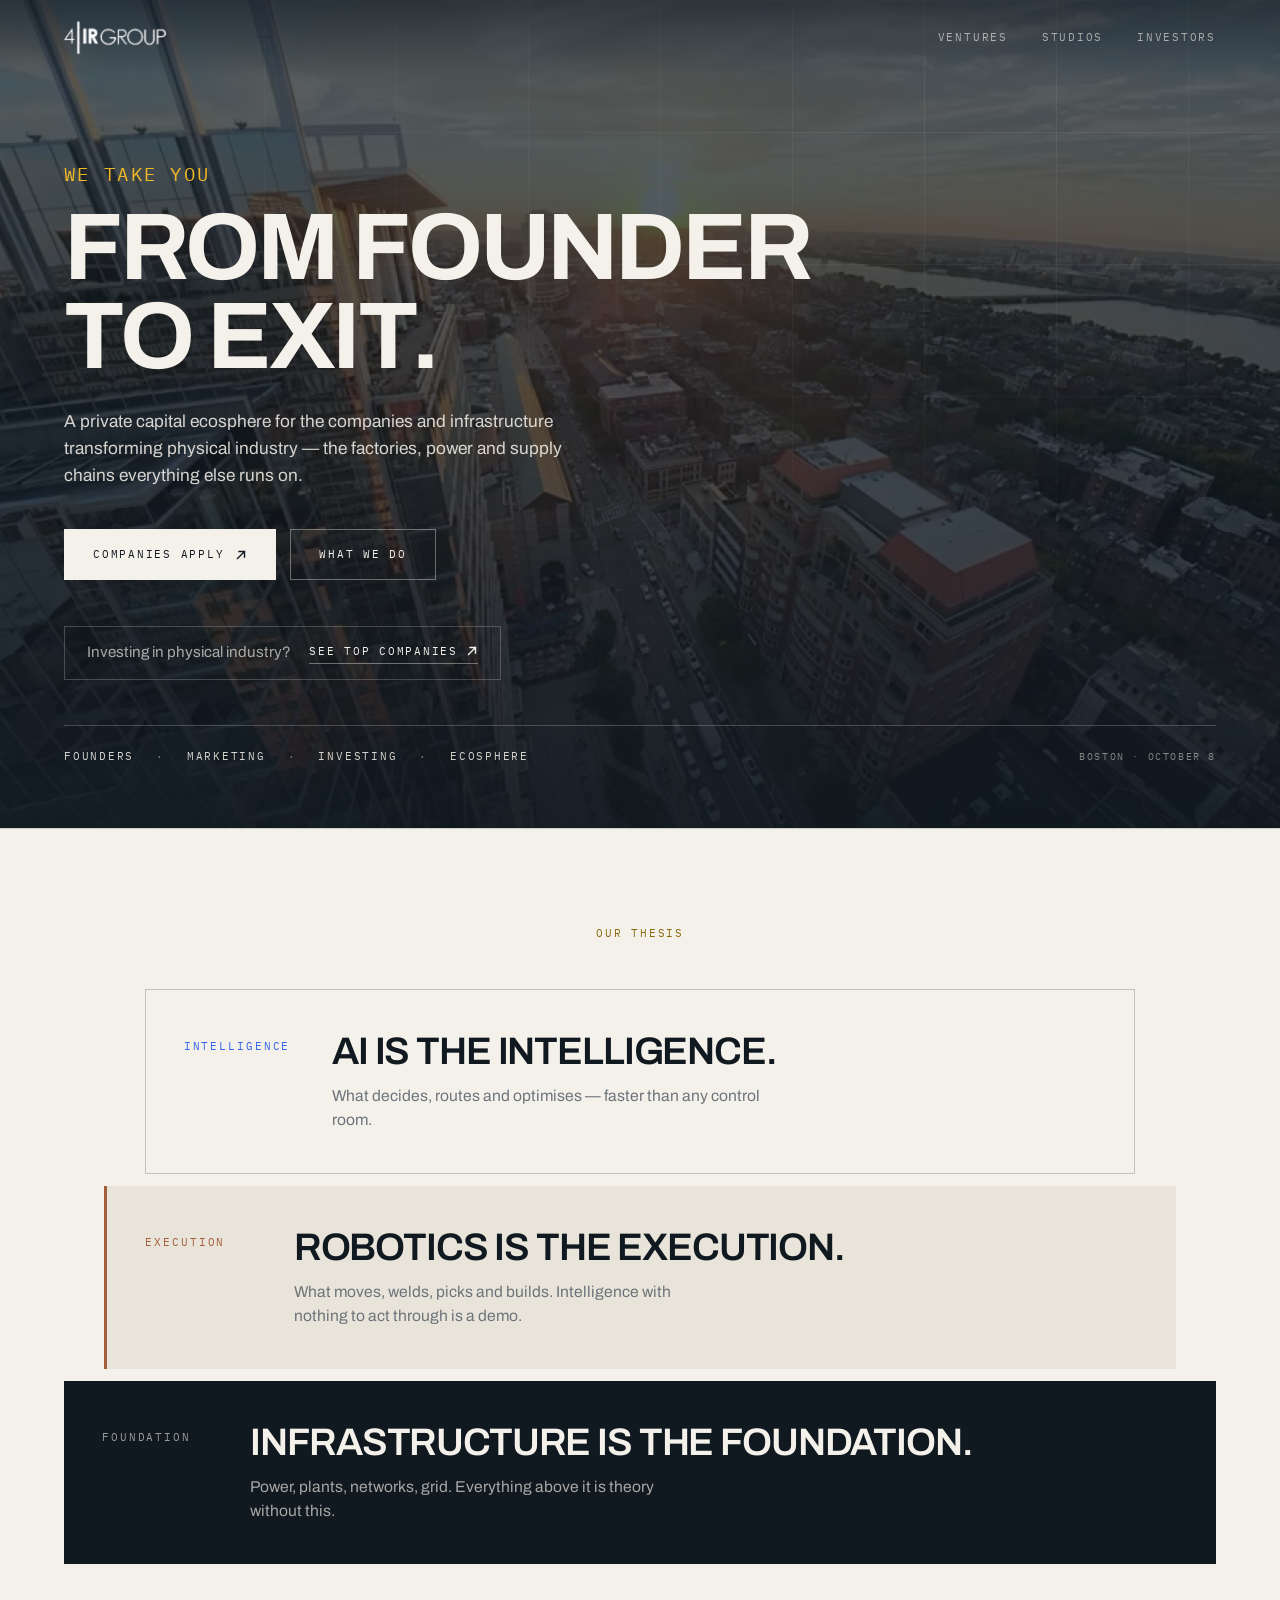
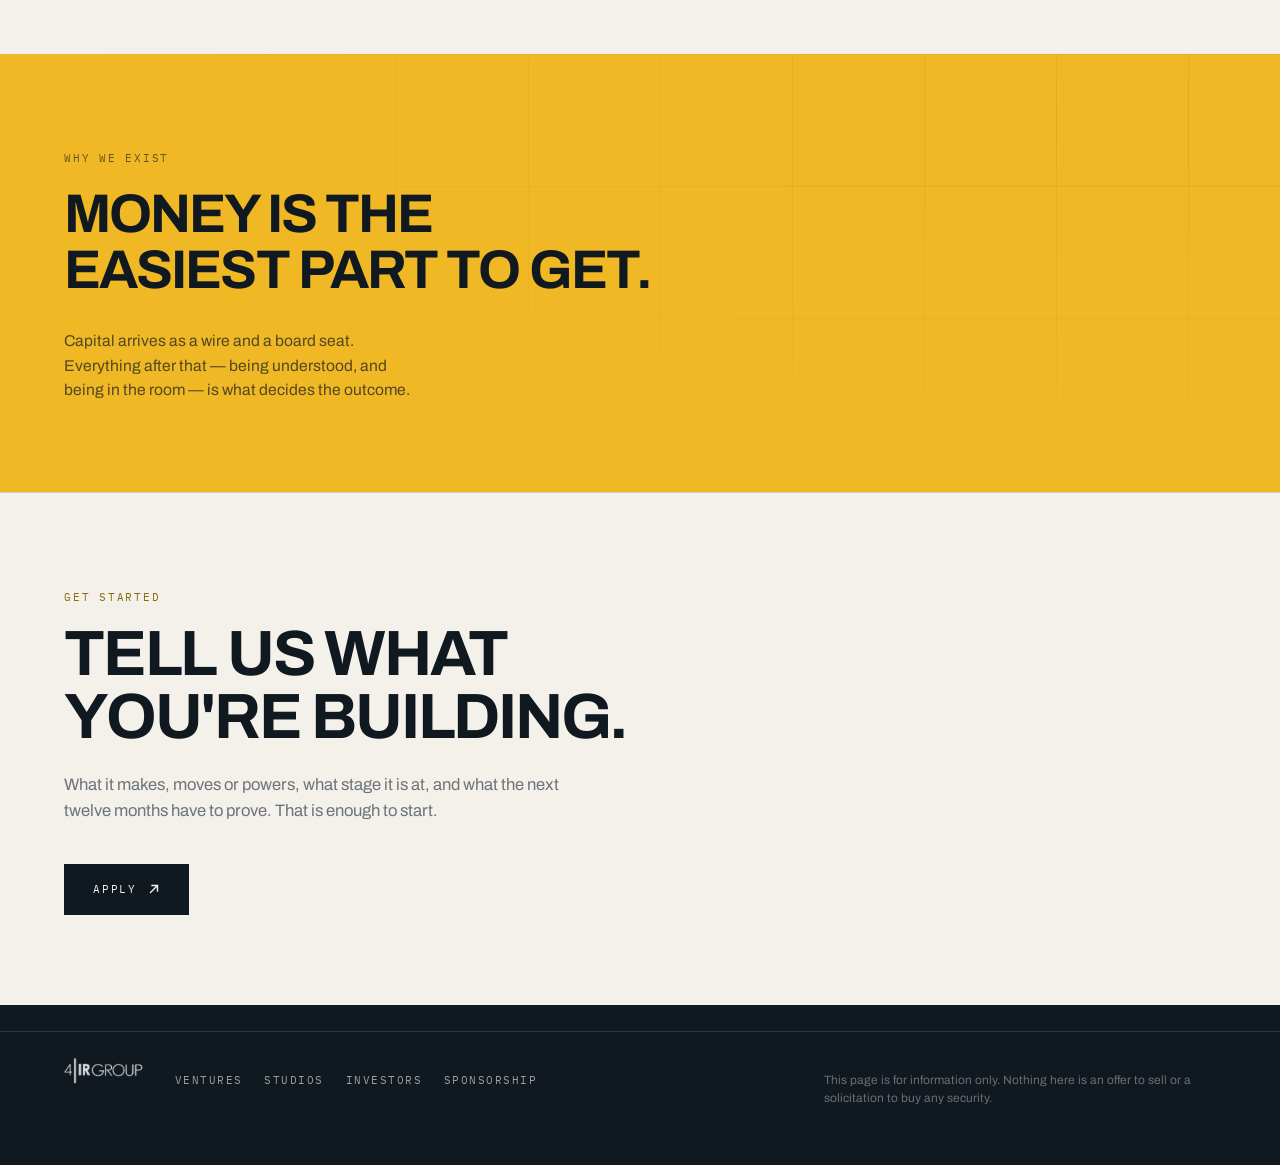
==== index.html @ 050e8a17 "Ventures head runs the Boston room; hero eyebrow up 75% The clip is real footage from The Engine — 4" ====
<!DOCTYPE html>
<html lang="en">
<head>
<meta charset="utf-8">
<meta name="viewport" content="width=device-width, initial-scale=1">
<title>4IR Group — From Founder to Exit</title>
<meta name="description" content="A private capital ecosphere for the companies and infrastructure transforming physical industry — the factories, power and supply chains everything else runs on.">
<link rel="preconnect" href="https://fonts.googleapis.com">
<link rel="preconnect" href="https://fonts.gstatic.com" crossorigin>
<link href="https://fonts.googleapis.com/css2?family=Archivo:wght@300;400;500;600;700&family=IBM+Plex+Mono:wght@400;500&display=swap" rel="stylesheet">
<link rel="stylesheet" href="/assets/site.css">
<style>

  /* ---------- hero ---------- */
  /* Video bed -> 45% wash -> brand grid -> content. Four layers, each with
     its own job: the wash carries legibility, the grid keeps the drone shot
     reading as ours rather than as stock footage. */
  .hero{
    position:relative;overflow:hidden;isolation:isolate;
    background:var(--midnight);color:var(--parchment);
    min-height:min(92vh,880px);
    display:flex;align-items:flex-end;
    padding:clamp(64px,13vh,132px) 0 clamp(44px,7vh,88px);
  }
  .hero-media{position:absolute;inset:0;z-index:-3;overflow:hidden}
  .hero-media video,.hero-media img{
    width:100%;height:100%;object-fit:cover;display:block;
    /* A touch of scale so the edges never show during the loop restart. */
    transform:scale(1.04);
  }
  /* The wash. --wash is the single number to turn when the footage needs to
     sit further back: everything else is derived from it, so the gradient
     keeps its shape and only the depth changes. The bottom stays heavier
     than the top because that is where the type sits. */
  .hero{--wash:.68}
  .hero::before{
    content:"";position:absolute;inset:0;z-index:-2;pointer-events:none;
    background:linear-gradient(
      to top,
      rgba(16,24,32,calc(var(--wash) + .24)) 0%,
      rgba(16,24,32,calc(var(--wash) + .06)) 40%,
      rgba(16,24,32,var(--wash)) 100%);
  }
  .hero::after{
    content:"";position:absolute;inset:0;z-index:-1;pointer-events:none;
    background-image:linear-gradient(rgba(244,241,234,.07) 1px,transparent 1px),
                     linear-gradient(90deg,rgba(244,241,234,.07) 1px,transparent 1px);
    background-size:132px 132px;
    mask-image:radial-gradient(120% 90% at 78% 14%,#000,transparent 72%);
    -webkit-mask-image:radial-gradient(120% 90% at 78% 14%,#000,transparent 72%);
  }
  .hero .wrap{position:relative;z-index:1;width:100%}
  /* 11px base, 75% up. Tracking eases off as it grows — .16em was set for
     small caps and gets loose at this size. */
  .hero .eyebrow{
    color:var(--gold);
    font-size:19.25px;
    letter-spacing:.12em;
  }
  @media(max-width:480px){
    .hero .eyebrow{font-size:16px;letter-spacing:.1em}
  }
  h1{
    margin:14px 0 0;
    font-size:clamp(2.5rem,7.4vw,6.1rem);
    line-height:.94;letter-spacing:-.035em;font-weight:700;text-transform:uppercase;
    max-width:14ch;
    text-wrap:balance;
  }
  .hero p.lede{
    margin:28px 0 0;max-width:50ch;
    font-size:clamp(1rem,1.35vw,1.2rem);
    color:rgba(244,241,234,.86);
  }
  .hero-foot{
    margin-top:clamp(34px,5vh,60px);
    padding-top:22px;
    border-top:1px solid rgba(244,241,234,.22);
    display:flex;flex-wrap:wrap;align-items:center;gap:20px 32px;
  }
  .pillars{display:flex;flex-wrap:wrap;gap:10px 22px}
  .pillars span{
    font-family:var(--mono);font-size:11px;letter-spacing:.16em;text-transform:uppercase;
    color:rgba(244,241,234,.86);
  }
  .pillars span+span::before{content:"\00b7";margin-right:22px;color:rgba(244,241,234,.45)}
  /* Four words have to hold one line on a phone. Type and spacing scale off
     the viewport so the row shrinks to fit rather than wrapping, and nowrap
     stops flex breaking it as a last resort. */
  @media(max-width:620px){
    .pillars{flex-wrap:nowrap;gap:0;width:100%}
    .pillars span{
      font-size:clamp(7.4px,2.06vw,11px);
      letter-spacing:.05em;
      white-space:nowrap;
    }
    .pillars span+span::before{
      margin-right:clamp(5px,1.5vw,10px);
      margin-left:clamp(5px,1.5vw,10px);
    }
  }
  /* Where the footage came from. Quiet, but it is a real room in a real city. */
  .hero-credit{
    margin-left:auto;
    font-family:var(--mono);font-size:10px;letter-spacing:.16em;text-transform:uppercase;
    color:rgba(244,241,234,.5);
  }
  @media(max-width:700px){
    .hero{min-height:auto}
    .hero-credit{margin-left:0}
  }
  /* Someone who asked for less motion gets the still frame. */
  @media (prefers-reduced-motion:reduce){
    .hero-media video{display:none}
  }

  /* ---------- buttons ---------- */
  .btn{
    display:inline-flex;align-items:center;gap:11px;
    font-family:var(--mono);font-size:11px;letter-spacing:.16em;text-transform:uppercase;
    text-decoration:none;padding:16px 28px;border:1px solid transparent;
    transition:background-color .2s,color .2s,border-color .2s;
  }
  .btn svg{flex:0 0 auto}
  .on-dark .btn-solid{background:var(--parchment);color:var(--midnight);border-color:var(--parchment)}
  .on-dark .btn-solid:hover{background:var(--cobalt);border-color:var(--cobalt);color:var(--parchment)}
  .on-dark .btn-line{color:var(--parchment);border-color:rgba(244,241,234,.38)}
  .on-dark .btn-line:hover{background:var(--parchment);color:var(--midnight);border-color:var(--parchment)}
  .btn-solid{background:var(--midnight);color:var(--parchment);border-color:var(--midnight)}
  .btn-solid:hover{background:var(--cobalt);border-color:var(--cobalt)}
  .actions{display:flex;flex-wrap:wrap;gap:12px 14px;margin-top:clamp(28px,4vw,40px)}

  /* ---------- the gap ---------- */
  /* One claim, set large, with nothing beside it. The argument for the whole
     page rests here, so it gets a band to itself. */
  .gap-claim{max-width:24ch}
  .gap-claim h2{
    margin:14px 0 0;
    font-size:clamp(1.9rem,4.6vw,3.6rem);
    line-height:1.0;letter-spacing:-.035em;font-weight:700;text-transform:uppercase;
  }
  .gap-body{margin:clamp(26px,3.4vw,34px) 0 0;max-width:58ch;color:var(--steel);font-size:clamp(1.02rem,1.35vw,1.15rem);line-height:1.62}
  .gap-body strong{color:var(--midnight);font-weight:600}

  /* ---------- the three offerings ---------- */
  /* Numbered, stacked, read top to bottom: the order is the argument. Cards
     side by side would say these are alternatives, and they are not. */
  .offers{list-style:none;margin:clamp(34px,5vw,58px) 0 0;padding:0}
  .offers li{
    display:grid;
    grid-template-columns:clamp(54px,7vw,92px) minmax(0,1fr);
    gap:clamp(18px,3.4vw,52px);
    padding:clamp(30px,4vw,46px) 0;
    border-top:var(--rule);
  }
  .offers li:last-child{border-bottom:var(--rule)}
  .offers .num{
    font-family:var(--mono);font-size:clamp(11px,1.1vw,13px);letter-spacing:.1em;
    color:var(--cobalt);padding-top:6px;
  }
  .offers .name{font-family:var(--mono);font-size:11px;letter-spacing:.16em;text-transform:uppercase;color:var(--steel)}
  .offers h3{
    margin:12px 0 0;max-width:22ch;
    font-size:clamp(1.35rem,3vw,2.25rem);
    line-height:1.04;letter-spacing:-.03em;font-weight:600;text-transform:uppercase;
  }
  .offers p{margin:18px 0 0;max-width:58ch;color:var(--steel);font-size:1.02rem;line-height:1.6}
  .offers a.more{
    display:inline-flex;align-items:center;gap:9px;margin-top:20px;
    font-family:var(--mono);font-size:11px;letter-spacing:.16em;text-transform:uppercase;
    text-decoration:none;color:var(--midnight);
    border-bottom:1px solid rgba(16,24,32,.3);padding-bottom:4px;
    transition:color .2s,border-color .2s;
  }
  .offers a.more:hover{color:var(--cobalt);border-color:var(--cobalt)}
  @media(max-width:560px){
    .offers li{grid-template-columns:1fr;gap:10px}
    .offers .num{padding-top:0}
  }

  /* ---------- section headings ---------- */
  .lead-in{max-width:54ch}
  .lead-in h2{
    margin:14px 0 0;
    font-size:clamp(1.6rem,3.4vw,2.6rem);
    line-height:1.04;letter-spacing:-.032em;font-weight:600;text-transform:uppercase;
  }
  .lead-in p{margin:20px 0 0;color:var(--steel);font-size:clamp(1rem,1.3vw,1.1rem);line-height:1.6}

  /* ---------- close ---------- */
  .close h2{
    margin:14px 0 0;max-width:16ch;
    font-size:clamp(2rem,5.2vw,4rem);
    line-height:.98;letter-spacing:-.035em;font-weight:700;text-transform:uppercase;
  }
  .close p{margin:22px 0 0;max-width:52ch;color:var(--steel);font-size:clamp(1rem,1.3vw,1.1rem);line-height:1.6}

  /* ---------- centred statement ---------- */
  /* The page is otherwise a left column. Centring the one claim the whole
     argument rests on gives the eye somewhere to stop. */
  .statement{text-align:center;max-width:22ch;margin:0 auto}
  /* 22ch was set for a four-word claim. A full sentence needs room, or it
     stacks into a column of single words. */
  .statement.wide{max-width:30ch}
  .statement h1,.statement h2{
    margin:16px 0 0;
    font-size:clamp(2rem,5.4vw,4.2rem);
    line-height:.98;letter-spacing:-.038em;font-weight:700;text-transform:uppercase;
    text-wrap:balance;
  }
  .statement-body{
    margin:clamp(28px,4vw,42px) auto 0;max-width:54ch;text-align:center;
    color:var(--steel);font-size:clamp(1.02rem,1.4vw,1.2rem);line-height:1.65;
  }
  .statement-body strong{color:var(--midnight);font-weight:600}

  /* ---------- offering rows ---------- */
  /* Image and text swap sides down the page. The zigzag is what stops three
     long blocks reading as one wall of left-aligned copy. */
  .offer{
    display:grid;grid-template-columns:minmax(0,1fr) minmax(0,1fr);
    gap:clamp(26px,5vw,76px);align-items:center;
    padding:clamp(40px,6vw,84px) 0;
    border-top:var(--rule);
  }
  .offer:last-of-type{border-bottom:var(--rule)}
  .offer:nth-child(even) .offer-text{order:-1}
  .offer .num{font-family:var(--mono);font-size:11px;letter-spacing:.16em;color:var(--cobalt)}
  .offer .name{
    display:block;margin:0 0 14px;
    font-family:var(--mono);font-size:11px;letter-spacing:.16em;text-transform:uppercase;color:var(--steel);
  }
  .offer h3{
    margin:0;max-width:20ch;
    font-size:clamp(1.5rem,3.2vw,2.5rem);
    line-height:1.03;letter-spacing:-.032em;font-weight:600;text-transform:uppercase;
  }
  .offer p{margin:20px 0 0;max-width:52ch;color:var(--steel);font-size:1.02rem;line-height:1.62}
  .offer .more{
    display:inline-flex;align-items:center;gap:9px;margin-top:24px;
    font-family:var(--mono);font-size:11px;letter-spacing:.16em;text-transform:uppercase;
    text-decoration:none;color:var(--midnight);
    border-bottom:1px solid rgba(16,24,32,.3);padding-bottom:4px;
    transition:color .2s,border-color .2s;
  }
  .offer .more:hover{color:var(--cobalt);border-color:var(--cobalt)}
  .offer .head{display:flex;align-items:baseline;gap:16px;margin-bottom:14px}

  /* Picture box. Drop a file in with the named path and it just works. */
  .shot{
    position:relative;aspect-ratio:4/3;overflow:hidden;
    background:var(--parchment-deep);
    border:1px solid rgba(16,24,32,.16);
  }
  .shot img{width:100%;height:100%;object-fit:cover;display:block}
  .shot-hint{
    position:absolute;inset:0;display:flex;flex-direction:column;
    align-items:center;justify-content:center;gap:8px;text-align:center;padding:24px;
    font-family:var(--mono);font-size:10.5px;letter-spacing:.16em;text-transform:uppercase;
    color:var(--steel);
  }
  .shot-hint b{font-weight:500;color:var(--midnight);letter-spacing:.2em}
  @media(max-width:820px){
    .offer{grid-template-columns:1fr;gap:26px}
    .offer:nth-child(even) .offer-text{order:0}
  }

  /* ---------- apply dialog ---------- */
  dialog.apply{
    border:0;padding:0;max-width:620px;width:calc(100% - 32px);
    background:var(--parchment);color:var(--midnight);
  }
  dialog.apply::backdrop{background:rgba(16,24,32,.72)}
  .apply-inner{padding:clamp(26px,4vw,44px)}
  .apply-head{display:flex;align-items:flex-start;justify-content:space-between;gap:20px}
  .apply-head h2{
    margin:12px 0 0;max-width:16ch;
    font-size:clamp(1.5rem,3.2vw,2.2rem);
    line-height:1.02;letter-spacing:-.032em;font-weight:700;text-transform:uppercase;
  }
  .apply-close{
    appearance:none;background:none;border:1px solid rgba(16,24,32,.24);
    width:38px;height:38px;flex:0 0 auto;cursor:pointer;color:var(--midnight);
    font-size:17px;line-height:1;transition:background-color .2s,color .2s;
  }
  .apply-close:hover{background:var(--midnight);color:var(--parchment)}
  .apply form{margin-top:26px;display:grid;gap:16px}
  .apply .row{display:grid;grid-template-columns:1fr 1fr;gap:16px}
  .apply label{display:block}
  .apply .lab{
    display:block;margin-bottom:7px;
    font-family:var(--mono);font-size:10px;letter-spacing:.16em;text-transform:uppercase;color:var(--steel);
  }
  .apply input,.apply select,.apply textarea{
    width:100%;font:inherit;font-size:.98rem;color:var(--midnight);
    background:#fff;border:1px solid rgba(16,24,32,.22);
    padding:12px 14px;border-radius:0;
  }
  .apply textarea{resize:vertical;min-height:88px}
  .apply input:focus,.apply select:focus,.apply textarea:focus{outline:2px solid var(--cobalt);outline-offset:1px;border-color:var(--cobalt)}
  .apply .hp{position:absolute;left:-9999px}
  .apply .note{margin:0;font-size:.82rem;color:var(--steel);line-height:1.5}
  .apply-done{padding:clamp(30px,5vw,54px);text-align:center}
  .apply-done h3{margin:0;font-size:1.5rem;font-weight:600;text-transform:uppercase;letter-spacing:-.03em}
  .apply-done p{margin:14px 0 0;color:var(--steel);line-height:1.6}
  @media(max-width:540px){.apply .row{grid-template-columns:1fr}}

  /* ---------- the stack ---------- */
  /* The claim is that these are layers, so the block is built as layers.
     Each stratum is narrower than the one holding it up, and the foundation
     is widest, darkest and lands first. The shape is the argument — the
     hierarchy is legible before a word is read. */
  .strata{margin-top:clamp(26px,3.6vw,44px);display:flex;flex-direction:column;align-items:center;gap:clamp(8px,1vw,12px)}
  .stratum{
    width:100%;position:relative;
    display:grid;grid-template-columns:clamp(74px,9vw,128px) minmax(0,1fr);
    align-items:start;gap:clamp(14px,2.6vw,38px);
    padding:clamp(24px,3.4vw,42px) clamp(20px,3vw,38px);
    opacity:0;transform:translateY(28px);
    transition:opacity .6s cubic-bezier(.22,1.1,.36,1),
               transform .6s cubic-bezier(.22,1.1,.36,1),
               box-shadow .3s ease;
  }
  .strata.in .stratum{opacity:1;transform:none}
  /* Bottom up: the ground, then what runs on it, then what directs it. */
  .strata.in .s-foundation{transition-delay:0s}
  .strata.in .s-execution{transition-delay:.24s}
  .strata.in .s-intelligence{transition-delay:.48s}

  .s-foundation{width:100%;background:var(--midnight);color:var(--parchment)}
  .s-execution{width:93%;background:var(--parchment-deep);border-left:3px solid var(--oxide)}
  .s-intelligence{width:86%;background:transparent;border:1px solid rgba(16,24,32,.22)}
  .stratum:hover{box-shadow:0 16px 44px rgba(16,24,32,.14)}

  .stratum .tag{
    font-family:var(--mono);font-size:10.5px;letter-spacing:.18em;text-transform:uppercase;
    white-space:nowrap;padding-top:.5em;
  }
  .s-foundation .tag{color:rgba(244,241,234,.6)}
  .s-execution .tag{color:var(--oxide)}
  .s-intelligence .tag{color:var(--cobalt)}
  .stratum .line{
    margin:0;
    font-size:clamp(1.25rem,3.1vw,2.4rem);
    line-height:1.04;letter-spacing:-.03em;font-weight:600;text-transform:uppercase;
  }
  /* The supporting line arrives just after its layer has landed. */
  .stratum .sub{
    margin:12px 0 0;font-size:.98rem;line-height:1.5;max-width:48ch;color:var(--steel);
    opacity:0;transform:translateY(6px);
    transition:opacity .45s ease,transform .45s ease;
  }
  .s-foundation .sub{color:rgba(244,241,234,.66)}
  .strata.in .stratum .sub{opacity:1;transform:none}
  .strata.in .s-foundation .sub{transition-delay:.26s}
  .strata.in .s-execution .sub{transition-delay:.50s}
  .strata.in .s-intelligence .sub{transition-delay:.74s}

  @media(max-width:700px){
    .stratum{grid-template-columns:1fr;gap:10px;width:100%}
    .s-execution,.s-intelligence{width:100%}
    .stratum .tag{padding-top:0}
  }
  @media (prefers-reduced-motion:reduce){
    .stratum,.stratum .sub{opacity:1;transform:none;transition:none}
  }
</style>
</head>
<body class="hero-top">

<header class="masthead">
  <div class="wrap">
    <a class="wordmark" href="/"><img class="logo" src="[data-uri]" alt="4IR Group"></a>
    <nav>
      <a href="/ventures/">Ventures</a>
      <a href="/studios/">Studios</a>
      <a href="/investors/">Investors</a>
    </nav>
  </div>
</header>

<main id="top">




  <!-- CLOSE -->
  <!-- HERO — the promise, then what it is in plain nouns. -->
  <section class="hero on-dark">
    <div class="hero-media" aria-hidden="true">
      <video autoplay muted loop playsinline preload="auto" poster="/assets/hero-boston.jpg">
        <source src="/assets/hero-boston.mp4" type="video/mp4">
      </video>
    </div>
    <div class="wrap">
      <span class="eyebrow">We take you</span>
      <h1>From founder to exit.</h1>
      <p class="lede">A private capital ecosphere for the companies and infrastructure transforming physical industry — the factories, power and supply chains everything else runs on.</p>
      <div class="actions">
        <a class="btn btn-solid" href="mailto:joe@4irg.com?subject=4IR%20Group%20%E2%80%94%20my%20company">Companies apply <svg width="12" height="12" viewBox="0 0 12 12" fill="none" aria-hidden="true"><path d="M2.5 9.5L9.5 2.5M9.5 2.5H4M9.5 2.5V8" stroke="currentColor" stroke-width="1.4" stroke-linecap="square"/></svg></a>
        <a class="btn btn-line" href="#offerings">What we do</a>
      </div>
      <div class="aud-bar">
        Investing in physical industry?
        <a href="/investors/">See top companies <svg width="12" height="12" viewBox="0 0 12 12" fill="none" aria-hidden="true"><path d="M2.5 9.5L9.5 2.5M9.5 2.5H4M9.5 2.5V8" stroke="currentColor" stroke-width="1.4" stroke-linecap="square"/></svg></a>
      </div>
      <div class="hero-foot">
        <div class="pillars">
          <span>Founders</span><span>Marketing</span><span>Investing</span><span>Ecosphere</span>
        </div>
        <span class="hero-credit">Boston · October 8</span>
      </div>
    </div>
  </section>

  <!-- THESIS — the opening block. Built bottom up, because that is the claim. -->
  <section class="band" id="thesis">
    <div class="wrap">
      <!-- Label only, no heading: the hero already carries the page's h1, and
           a second one competing with it is why this came out before. -->
      <div class="statement">
        <span class="eyebrow">Our thesis</span>
      </div>

      <div class="strata" id="strata">
        <div class="stratum s-intelligence">
          <span class="tag">Intelligence</span>
          <div>
            <p class="line">AI is the intelligence.</p>
            <p class="sub">What decides, routes and optimises — faster than any control room.</p>
          </div>
        </div>
        <div class="stratum s-execution">
          <span class="tag">Execution</span>
          <div>
            <p class="line">Robotics is the execution.</p>
            <p class="sub">What moves, welds, picks and builds. Intelligence with nothing to act through is a demo.</p>
          </div>
        </div>
        <div class="stratum s-foundation">
          <span class="tag">Foundation</span>
          <div>
            <p class="line">Infrastructure is the foundation.</p>
            <p class="sub">Power, plants, networks, grid. Everything above it is theory without this.</p>
          </div>
        </div>
      </div>
    </div>
  </section>


  <section class="band gold">
    <div class="wrap">
      <span class="eyebrow">Why we exist</span>
      <p>Money is the easiest part to get.</p>
      <p class="attrib">Capital arrives as a wire and a board seat. Everything after that — being understood, and being in the room — is what decides the outcome.</p>
    </div>
  </section>
  <section class="band close">
    <div class="wrap">
      <span class="eyebrow">Get started</span>
      <h2>Tell us what you're building.</h2>
      <p>What it makes, moves or powers, what stage it is at, and what the next twelve months have to prove. That is enough to start.</p>
      <div class="actions">
        <a class="btn btn-solid" href="mailto:joe@4irg.com?subject=4IR%20Group%20%E2%80%94%20my%20company">Apply <svg width="12" height="12" viewBox="0 0 12 12" fill="none" aria-hidden="true"><path d="M2.5 9.5L9.5 2.5M9.5 2.5H4M9.5 2.5V8" stroke="currentColor" stroke-width="1.4" stroke-linecap="square"/></svg></a>
      </div>
    </div>
  </section>

</main>

<script>
  // Autoplay is refused often enough that the attribute alone is not a plan.
  // Muted playback is permitted everywhere, so ask again once the file is
  // ready and fall back to the poster frame without complaining.
  (function () {
    var v = document.querySelector('.hero-media video');
    if (!v) return;
    if (window.matchMedia('(prefers-reduced-motion: reduce)').matches) { v.remove(); return; }
    var go = function () { var p = v.play(); if (p && p.catch) p.catch(function () {}); };
    v.addEventListener('canplay', go, { once: true });
    go();
  })();
</script>

<footer>
  <div class="wrap">
    <img class="logo logo-sm" src="[data-uri]" alt="4IR Group">
    <nav class="foot-nav" aria-label="Footer">
      <a href="/ventures/">Ventures</a>
      <a href="/studios/">Studios</a>
      <a href="/investors/">Investors</a>
      <a href="/studios/fallroadshow/">Sponsorship</a>
    </nav>
    <p class="legal">This page is for information only. Nothing here is an offer to sell or a solicitation to buy any security.</p>
  </div>
</footer>

<script>
  // Foundation arrives first, then execution, then intelligence.
  var stack = document.getElementById('stack');
  var reduce = window.matchMedia('(prefers-reduced-motion: reduce)').matches;
  if (stack) {
    if (reduce || !('IntersectionObserver' in window)) {
      stack.classList.add('in');
    } else {
      new IntersectionObserver(function(entries, obs){
        entries.forEach(function(e){
          if (e.isIntersecting) { stack.classList.add('in'); obs.disconnect(); }
        });
      }, {threshold:0.25}).observe(stack);
    }
  }
</script>

<!-- Netlify picks the form up from the built HTML, so it must be present in
     the markup rather than injected. Submissions land in the project's Forms
     tab; the email notification to joe@4irg.com is set there, once. -->
<dialog class="apply" id="applyDialog" aria-labelledby="applyTitle">
  <div class="apply-inner" id="applyBody">
    <div class="apply-head">
      <div>
        <span class="eyebrow">Ventures</span>
        <h2 id="applyTitle">Tell us what you're building.</h2>
      </div>
      <button class="apply-close" type="button" data-close aria-label="Close">&#215;</button>
    </div>

    <form name="apply" method="POST" data-netlify="true" netlify-honeypot="bot-field" id="applyForm">
      <input type="hidden" name="form-name" value="apply">
      <p class="hp"><label>Leave this empty <input name="bot-field"></label></p>

      <div class="row">
        <label><span class="lab">Your name</span><input name="name" required autocomplete="name"></label>
        <label><span class="lab">Email</span><input type="email" name="email" required autocomplete="email"></label>
      </div>
      <div class="row">
        <label><span class="lab">Company</span><input name="company" required></label>
        <label><span class="lab">Website</span><input name="website" placeholder="optional"></label>
      </div>
      <label><span class="lab">What does it make, move or power?</span>
        <textarea name="what" required placeholder="One or two sentences, in plain words."></textarea></label>
      <div class="row">
        <label><span class="lab">Stage</span>
          <select name="stage" required>
            <option value="">Select…</option>
            <option>Pre-revenue, prototype built</option>
            <option>Signed pilot with a real counterparty</option>
            <option>Revenue, scaling</option>
            <option>Growth / later</option>
          </select></label>
        <label><span class="lab">Raising</span><input name="raising" placeholder="Amount and round"></label>
      </div>
      <label><span class="lab">What do the next twelve months have to prove?</span>
        <textarea name="twelve" required></textarea></label>

      <div class="actions" style="margin-top:6px">
        <button class="btn btn-solid" type="submit">Send to 4IR &#8599;</button>
      </div>
      <p class="note">Goes straight to Joe. We read everything and reply either way.</p>
    </form>
  </div>
</dialog>

<script>
  (function () {
    var dlg = document.getElementById('applyDialog');
    if (!dlg) return;

    // Any CTA that asks a founder to get in touch opens the form instead of
    // firing off a mailto, which loses the person who has no mail client set.
    document.querySelectorAll('a[href^="mailto:joe@4irg.com?subject=4IR%20Group%20%E2%80%94%20my%20company"]')
      .forEach(function (a) {
        a.setAttribute('role', 'button');
        a.addEventListener('click', function (e) { e.preventDefault(); dlg.showModal(); });
      });

    dlg.addEventListener('click', function (e) {
      // Clicking the backdrop closes; clicking the panel does not.
      if (e.target === dlg) dlg.close();
      if (e.target.closest('[data-close]')) dlg.close();
    });

    var form = document.getElementById('applyForm');
    form.addEventListener('submit', function (e) {
      e.preventDefault();
      var btn = form.querySelector('button[type=submit]');
      btn.disabled = true; btn.textContent = 'Sending…';
      fetch('/', {
        method: 'POST',
        headers: { 'Content-Type': 'application/x-www-form-urlencoded' },
        body: new URLSearchParams(new FormData(form)).toString()
      }).then(function (r) {
        if (!r.ok) throw new Error(r.status);
        document.getElementById('applyBody').innerHTML =
          '<div class="apply-done"><h3>Thank you.</h3>' +
          '<p>That is with Joe. You will hear back either way.</p>' +
          '<div class="actions" style="justify-content:center"><button class="btn btn-line" type="button" data-close>Close</button></div></div>';
      }).catch(function () {
        btn.disabled = false; btn.textContent = 'Send to 4IR \u2197';
        var n = form.querySelector('.note');
        n.textContent = 'That did not send. Email joe@4irg.com directly and we will pick it up.';
        n.style.color = '#A55D3B';
      });
    });
  })();
</script>

<script>
  // One trigger on the group: they stack as a set and the delays do the
  // ordering, so the ground is always down before anything lands on it.
  (function () {
    var st = document.getElementById('strata');
    if (!st) return;
    if (window.matchMedia('(prefers-reduced-motion: reduce)').matches ||
        !('IntersectionObserver' in window)) { st.classList.add('in'); return; }
    new IntersectionObserver(function (e, o) {
      if (!e[0].isIntersecting) return;
      st.classList.add('in'); o.disconnect();
    }, { threshold: 0.2 }).observe(st);
  })();
</script>
</body>
</html>
---- assets/site.css ----
/* Shared across every page on 4irg.com: tokens, reset, masthead, footer.
   Page-specific rules stay inline in the page that uses them. */


  :root{
    --midnight:#101820;
    --parchment:#F4F1EA;
    --parchment-deep:#E8E4DA;
    --steel:#6D747A;
    --cobalt:#3563E9;
    --oxide:#A55D3B;
    /* Third accent. Two tones because one cannot serve both grounds:
       --gold is 9.87:1 on midnight, --gold-deep is 4.51:1 on parchment.
       Gold labels; cobalt stays the interactive colour. */
    --gold:#F0B824;
    --gold-deep:#8B690F;

    --display:"Archivo", "Helvetica Neue", Helvetica, Arial, sans-serif;
    --mono:"IBM Plex Mono", ui-monospace, SFMono-Regular, Menlo, monospace;

    --gutter:clamp(20px, 5vw, 72px);
    --rule:1px solid rgba(109,116,122,.28);
  }

  *{box-sizing:border-box}
  html{scroll-behavior:smooth}
  body{
    margin:0;
    background:var(--parchment);
    color:var(--midnight);
    font-family:var(--display);
    font-size:17px;
    line-height:1.55;
    -webkit-font-smoothing:antialiased;
  }
  a{color:inherit}
  ::selection{background:var(--cobalt);color:var(--parchment)}
  :focus-visible{outline:2px solid var(--cobalt);outline-offset:3px}

  .wrap{max-width:1360px;margin:0 auto;padding:0 var(--gutter)}

  .eyebrow{
    font-family:var(--mono);
    font-size:11px;
    letter-spacing:.16em;
    text-transform:uppercase;
    color:var(--gold-deep);
  }

  /* ---------- header ---------- */
  .masthead{
    position:sticky;top:0;z-index:20;
    background:var(--midnight);
    color:var(--parchment);
    border-bottom:1px solid rgba(244,241,234,.14);
  }
  .masthead .wrap{
    display:flex;align-items:center;gap:24px;
    height:76px;
  }
  .wordmark{display:inline-flex;align-items:center;text-decoration:none}
  .logo{display:block;height:34px;width:auto}
  .logo-sm{height:26px;opacity:.85}

  /* ---------- section frame ---------- */
  section.band{padding:clamp(64px,10vh,120px) 0;border-top:var(--rule)}

  /* ---------- footer ---------- */
  footer{background:var(--midnight);color:rgba(244,241,234,.4);padding:26px 0 46px}
  footer .wrap{display:flex;flex-wrap:wrap;gap:14px 32px;align-items:baseline;border-top:1px solid rgba(244,241,234,.14);padding-top:26px}
  footer small{font-family:var(--mono);font-size:10.5px;letter-spacing:.1em;text-transform:uppercase}
  footer .legal{max-width:56ch;font-size:12px;line-height:1.5;letter-spacing:0;text-transform:none;margin-left:auto}

  @media (prefers-reduced-motion:reduce){
    html{scroll-behavior:auto}
    .stratum{opacity:1;transform:none;transition:none}
    *{animation:none!important}
  }

  /* ---------- nav ---------- */
  /* Added when the site grew past one page. The masthead was a logo and
     nothing else, so this is built to sit in that same 60px bar without
     changing its proportions. */
  .masthead nav{margin-left:auto;display:flex;gap:clamp(18px,3vw,34px)}
  .masthead nav a{
    position:relative;
    font-family:var(--mono);font-size:11px;letter-spacing:.16em;text-transform:uppercase;
    color:rgba(244,241,234,.62);text-decoration:none;
    padding:6px 0;
    transition:color .2s ease;
  }
  /* The rule is drawn rather than toggled: it grows from the left on the way
     in and retreats the same way, so the hover has a direction. */
  .masthead nav a::after{
    content:"";position:absolute;left:0;right:0;bottom:0;height:1.5px;
    background:var(--gold);
    transform:scaleX(0);transform-origin:left center;
    transition:transform .28s cubic-bezier(.4,0,.2,1);
  }
  .masthead nav a:hover{color:var(--parchment)}
  .masthead nav a:hover::after{transform:scaleX(1)}
  /* aria-current marks the page you are on, so the styling follows the
     accessibility state rather than a second hand-maintained class. */
  .masthead nav a[aria-current="page"]{color:var(--parchment)}
  .masthead nav a[aria-current="page"]::after{transform:scaleX(1)}
  @media(max-width:420px){
    .masthead nav{gap:16px}
    .masthead nav a{font-size:10px;letter-spacing:.12em}
  }

  /* ---------- page head (every page below the home page) ---------- */
  .page-head{background:var(--midnight);color:var(--parchment);padding:clamp(52px,9vh,104px) 0 clamp(44px,7vh,82px);position:relative;overflow:hidden}
  .page-head::after{
    content:"";position:absolute;inset:0;pointer-events:none;
    background-image:linear-gradient(rgba(244,241,234,.05) 1px,transparent 1px),
                     linear-gradient(90deg,rgba(244,241,234,.05) 1px,transparent 1px);
    background-size:132px 132px;
    mask-image:radial-gradient(120% 90% at 78% 20%,#000,transparent 72%);
    -webkit-mask-image:radial-gradient(120% 90% at 78% 20%,#000,transparent 72%);
  }
  .page-head .wrap{position:relative;z-index:1}
  .page-head .eyebrow{color:var(--gold)}
  .page-head h1{
    margin:16px 0 0;max-width:15ch;
    font-size:clamp(2.3rem,6.4vw,5.2rem);
    line-height:.94;letter-spacing:-.035em;font-weight:700;text-transform:uppercase;
  }
  .page-head .lede{margin:26px 0 0;max-width:52ch;font-size:clamp(1rem,1.35vw,1.2rem);color:rgba(244,241,234,.72)}

  /* ---------- buttons ---------- */
  .btn{
    display:inline-flex;align-items:center;gap:11px;
    font-family:var(--mono);font-size:11px;letter-spacing:.16em;text-transform:uppercase;
    text-decoration:none;padding:16px 28px;border:1px solid transparent;
    transition:background-color .2s,color .2s,border-color .2s;
  }
  .btn svg{flex:0 0 auto}
  .btn-solid{background:var(--midnight);color:var(--parchment);border-color:var(--midnight)}
  .btn-solid:hover{background:var(--cobalt);border-color:var(--cobalt)}
  .btn-line{color:var(--midnight);border-color:rgba(16,24,32,.34)}
  .btn-line:hover{background:var(--midnight);color:var(--parchment);border-color:var(--midnight)}
  .on-dark .btn-solid,.btn-solid.on-dark{background:var(--parchment);color:var(--midnight);border-color:var(--parchment)}
  .on-dark .btn-solid:hover,.btn-solid.on-dark:hover{background:var(--cobalt);border-color:var(--cobalt);color:var(--parchment)}
  .on-dark .btn-line,.btn-line.on-dark{color:var(--parchment);border-color:rgba(244,241,234,.38)}
  .on-dark .btn-line:hover,.btn-line.on-dark:hover{background:var(--parchment);color:var(--midnight);border-color:var(--parchment)}
  .actions{display:flex;flex-wrap:wrap;gap:12px 14px;margin-top:clamp(28px,4vw,40px)}

  /* ---------- section lead-in ---------- */
  .lead-in{max-width:56ch}
  .lead-in h2{
    margin:14px 0 0;
    font-size:clamp(1.6rem,3.4vw,2.6rem);
    line-height:1.04;letter-spacing:-.032em;font-weight:600;text-transform:uppercase;
  }
  .lead-in p{margin:20px 0 0;color:var(--steel);font-size:clamp(1rem,1.3vw,1.1rem);line-height:1.6}

  /* ---------- audience bar ---------- */
  /* The other reader's door, in the hero. Founders get the headline; this
     costs them nothing and stops investors bouncing before they scroll. */
  .aud-bar{
    margin-top:clamp(30px,4.5vw,46px);
    display:inline-flex;flex-wrap:wrap;align-items:center;gap:8px 18px;
    padding:14px 22px;
    border:1px solid rgba(244,241,234,.22);
    font-size:.95rem;color:rgba(244,241,234,.66);
  }
  .aud-bar a{
    font-family:var(--mono);font-size:11px;letter-spacing:.16em;text-transform:uppercase;
    color:var(--parchment);text-decoration:none;
    display:inline-flex;align-items:center;gap:8px;
    border-bottom:1px solid rgba(244,241,234,.4);padding-bottom:3px;
    transition:color .2s,border-color .2s;
  }
  .aud-bar a:hover{color:var(--cobalt);border-color:var(--cobalt)}
  .band .aud-bar{border-color:rgba(16,24,32,.2);color:var(--steel)}
  .band .aud-bar a{color:var(--midnight);border-bottom-color:rgba(16,24,32,.34)}

  /* ---------- footer nav ---------- */
  /* The pillar line was typography pretending to be navigation. Now it is
     navigation, and sponsorship lives here rather than in the masthead:
     a third audience in the nav would dilute the two that matter most. */
  .foot-nav{display:flex;flex-wrap:wrap;gap:10px 22px}
  .foot-nav a{
    font-family:var(--mono);font-size:10.5px;letter-spacing:.14em;text-transform:uppercase;
    color:rgba(244,241,234,.62);text-decoration:none;
    border-bottom:1px solid transparent;padding-bottom:2px;
    transition:color .2s,border-color .2s;
  }
  .foot-nav a:hover{color:var(--parchment);border-bottom-color:var(--cobalt)}

  /* ---------- gold statement band ---------- */
  /* One per page, and one line only. At full width this colour will take
     over anything it shares a band with, so it gets a single sentence and
     nothing else to compete with. Midnight on gold is 9.87:1. */
  .band.gold{
    background:var(--gold);color:var(--midnight);
    border-top:none;
    padding:clamp(44px,7vw,92px) 0;
    position:relative;overflow:hidden;
  }
  .band.gold::after{
    content:"";position:absolute;inset:0;pointer-events:none;
    background-image:linear-gradient(rgba(16,24,32,.07) 1px,transparent 1px),
                     linear-gradient(90deg,rgba(16,24,32,.07) 1px,transparent 1px);
    background-size:132px 132px;
    mask-image:radial-gradient(120% 120% at 88% 16%,#000,transparent 70%);
    -webkit-mask-image:radial-gradient(120% 120% at 88% 16%,#000,transparent 70%);
  }
  .band.gold .wrap{position:relative;z-index:1}
  .band.gold .eyebrow{color:rgba(16,24,32,.62)}
  .band.gold p{
    margin:16px 0 0;max-width:24ch;
    font-size:clamp(1.7rem,4.4vw,3.4rem);
    line-height:1.02;letter-spacing:-.035em;font-weight:700;text-transform:uppercase;
    text-wrap:balance;
  }
  .band.gold .attrib{
    margin:clamp(22px,3vw,32px) 0 0;max-width:46ch;
    font-size:.98rem;line-height:1.55;font-weight:400;text-transform:none;letter-spacing:0;
    color:rgba(16,24,32,.7);
  }

  /* ---------- transparent masthead ---------- */
  /* On a page that opens on video, the bar becomes part of the frame rather
     than a lid on it: the footage runs to the top edge and the masthead
     floats over it, with a short scrim so the mark and nav stay readable
     against whatever the video is doing underneath. */
  body.hero-top .masthead{
    position:absolute;top:0;left:0;right:0;
    background:transparent;border-bottom:none;
  }
  body.hero-top .masthead::before{
    content:"";position:absolute;inset:0;z-index:-1;pointer-events:none;
    background:linear-gradient(to bottom, rgba(16,24,32,.55), rgba(16,24,32,0));
  }
  /* The hero starts at the very top and pads itself clear of the bar. */
  body.hero-top .hero{padding-top:clamp(120px,17vh,190px)}
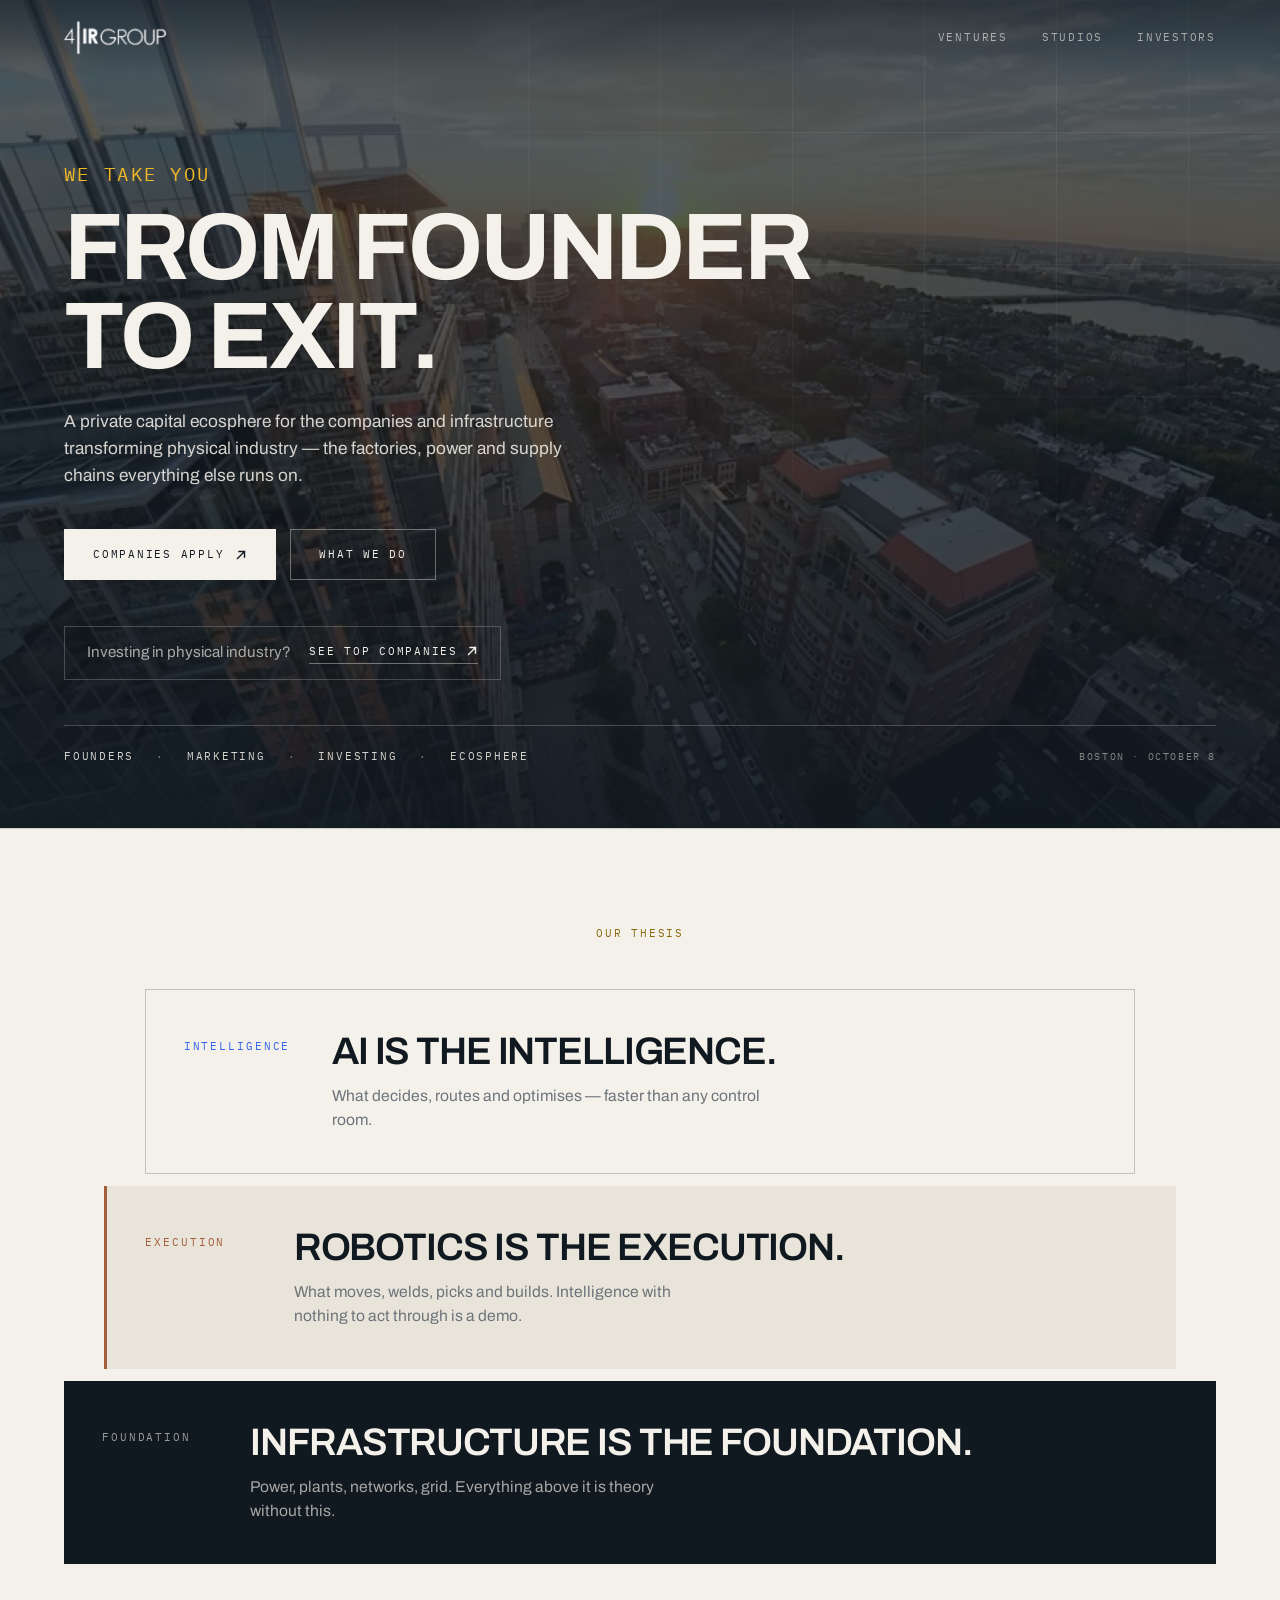
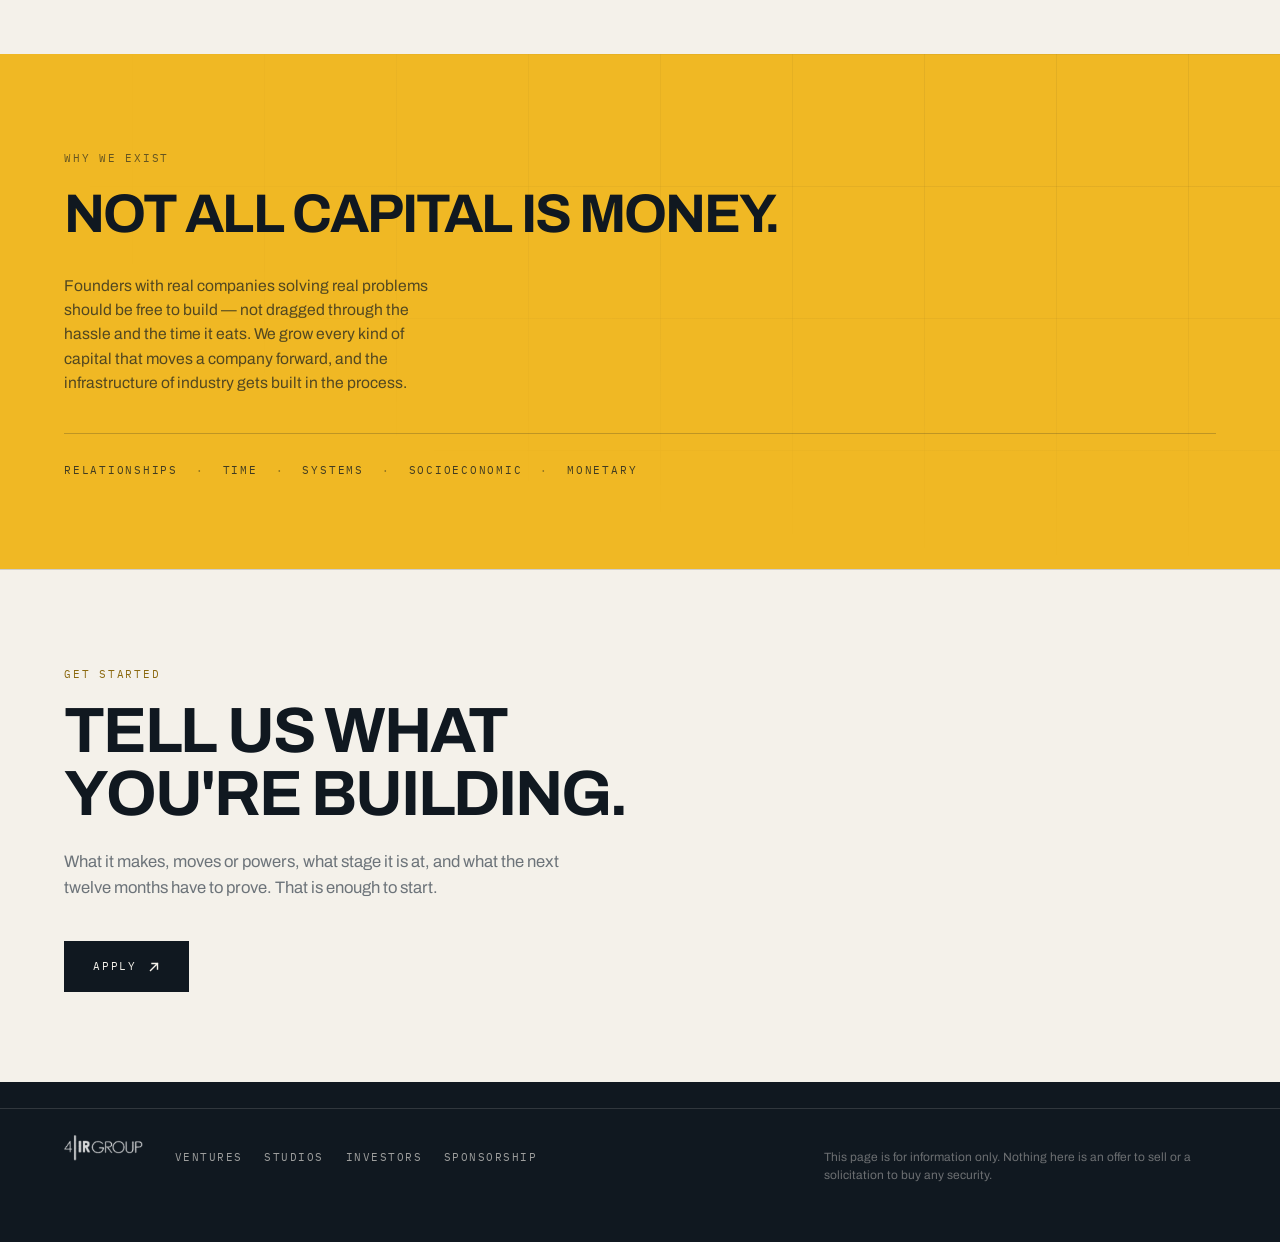
==== commit 59cd4344: "Why we exist: not all capital is money The band was answering a different question — it described wh" ====
--- a/index.html
+++ b/index.html
@@ -452,8 +452,15 @@
   <section class="band gold">
     <div class="wrap">
       <span class="eyebrow">Why we exist</span>
-      <p>Money is the easiest part to get.</p>
-      <p class="attrib">Capital arrives as a wire and a board seat. Everything after that — being understood, and being in the room — is what decides the outcome.</p>
+      <p>Not all capital is money.</p>
+      <p class="attrib">Founders with real companies solving real problems should be free to build — not dragged through the hassle and the time it eats. We grow every kind of capital that moves a company forward, and the infrastructure of industry gets built in the process.</p>
+      <ul class="kinds">
+        <li>Relationships</li>
+        <li>Time</li>
+        <li>Systems</li>
+        <li>Socioeconomic</li>
+        <li>Monetary</li>
+      </ul>
     </div>
   </section>
   <section class="band close">
--- a/assets/site.css
+++ b/assets/site.css
@@ -235,3 +235,20 @@
   }
   /* The hero starts at the very top and pads itself clear of the bar. */
   body.hero-top .hero{padding-top:clamp(120px,17vh,190px)}
+
+  /* The kinds of capital, set as a row under the claim. Mono and small so it
+     reads as a definition of the word above it rather than a second heading. */
+  .band.gold .kinds{
+    list-style:none;margin:clamp(26px,3.6vw,38px) 0 0;padding:clamp(22px,3vw,28px) 0 0;
+    border-top:1px solid rgba(16,24,32,.22);
+    display:flex;flex-wrap:wrap;gap:10px 0;
+  }
+  .band.gold .kinds li{
+    font-family:var(--mono);font-size:11px;letter-spacing:.16em;text-transform:uppercase;
+    color:rgba(16,24,32,.78);
+  }
+  .band.gold .kinds li+li::before{content:"\00b7";margin:0 18px;color:rgba(16,24,32,.42)}
+  @media(max-width:560px){
+    .band.gold .kinds li{font-size:9.5px;letter-spacing:.1em}
+    .band.gold .kinds li+li::before{margin:0 10px}
+  }
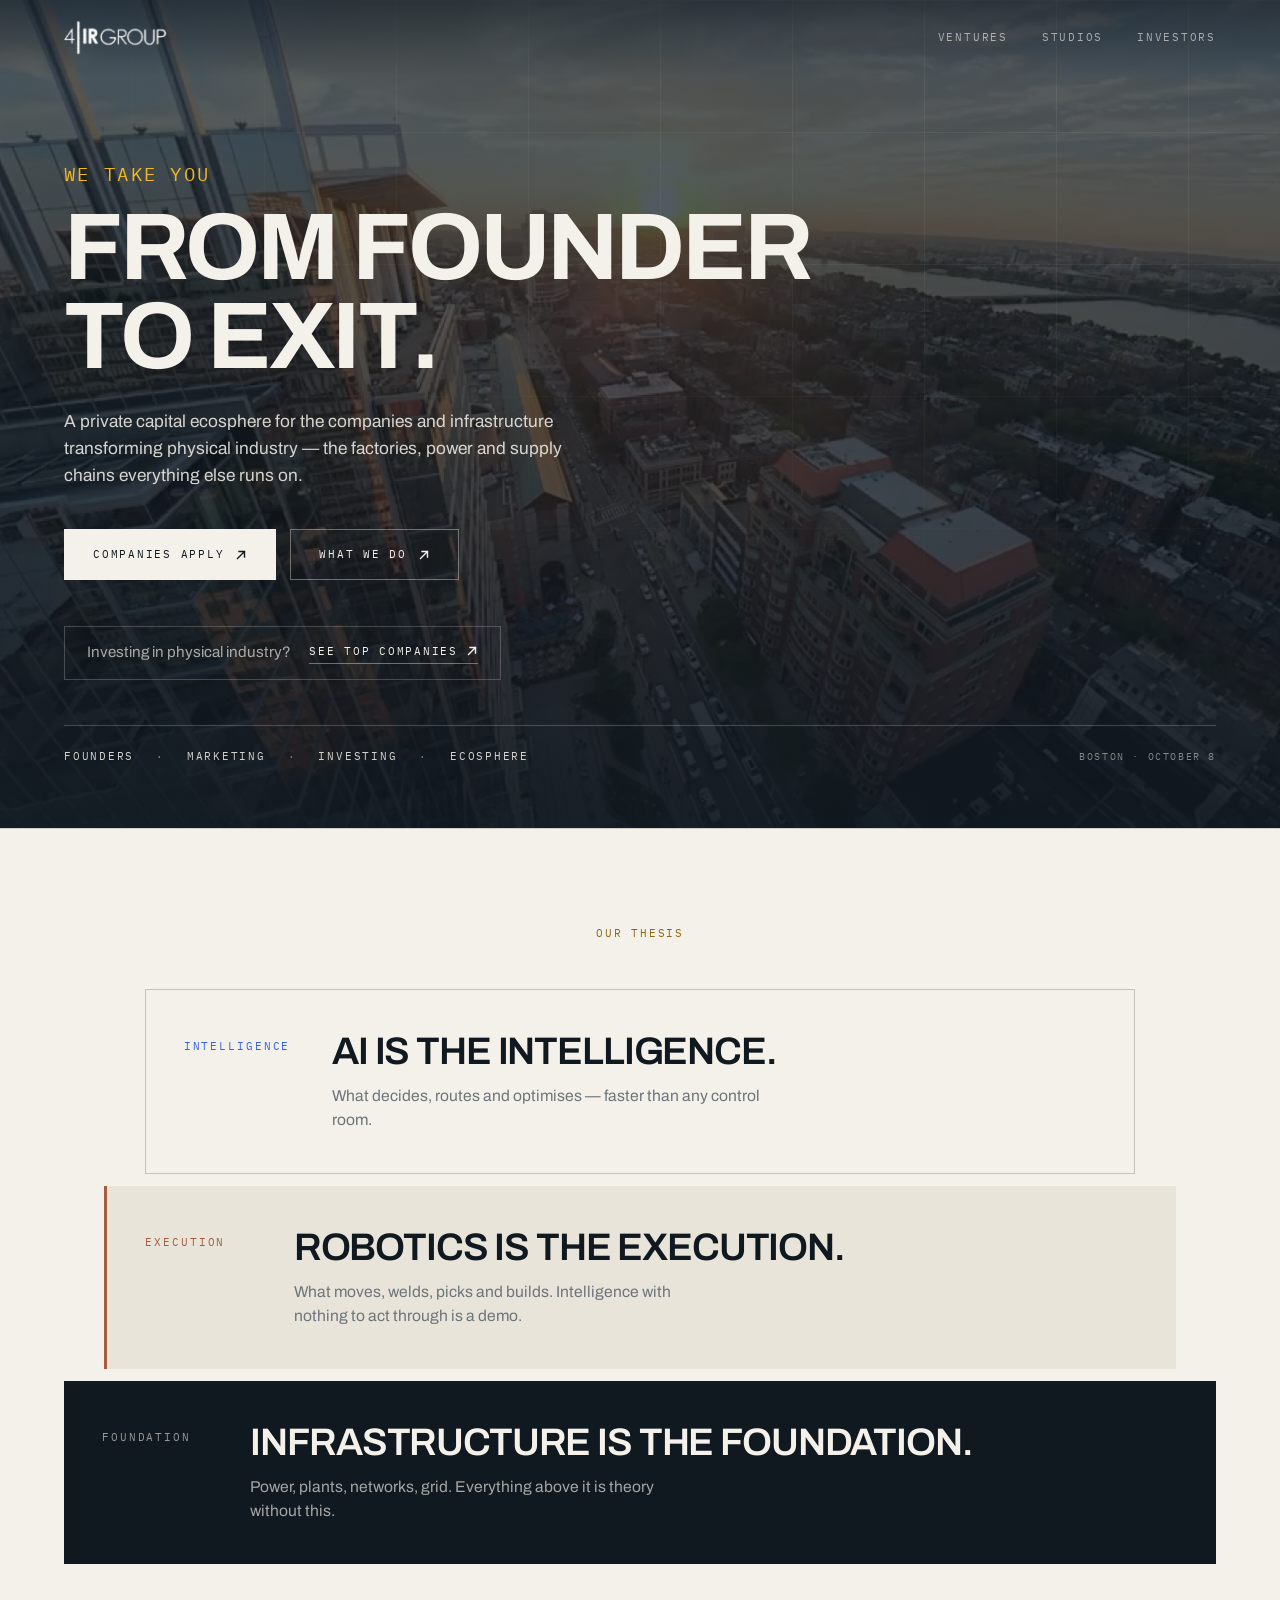
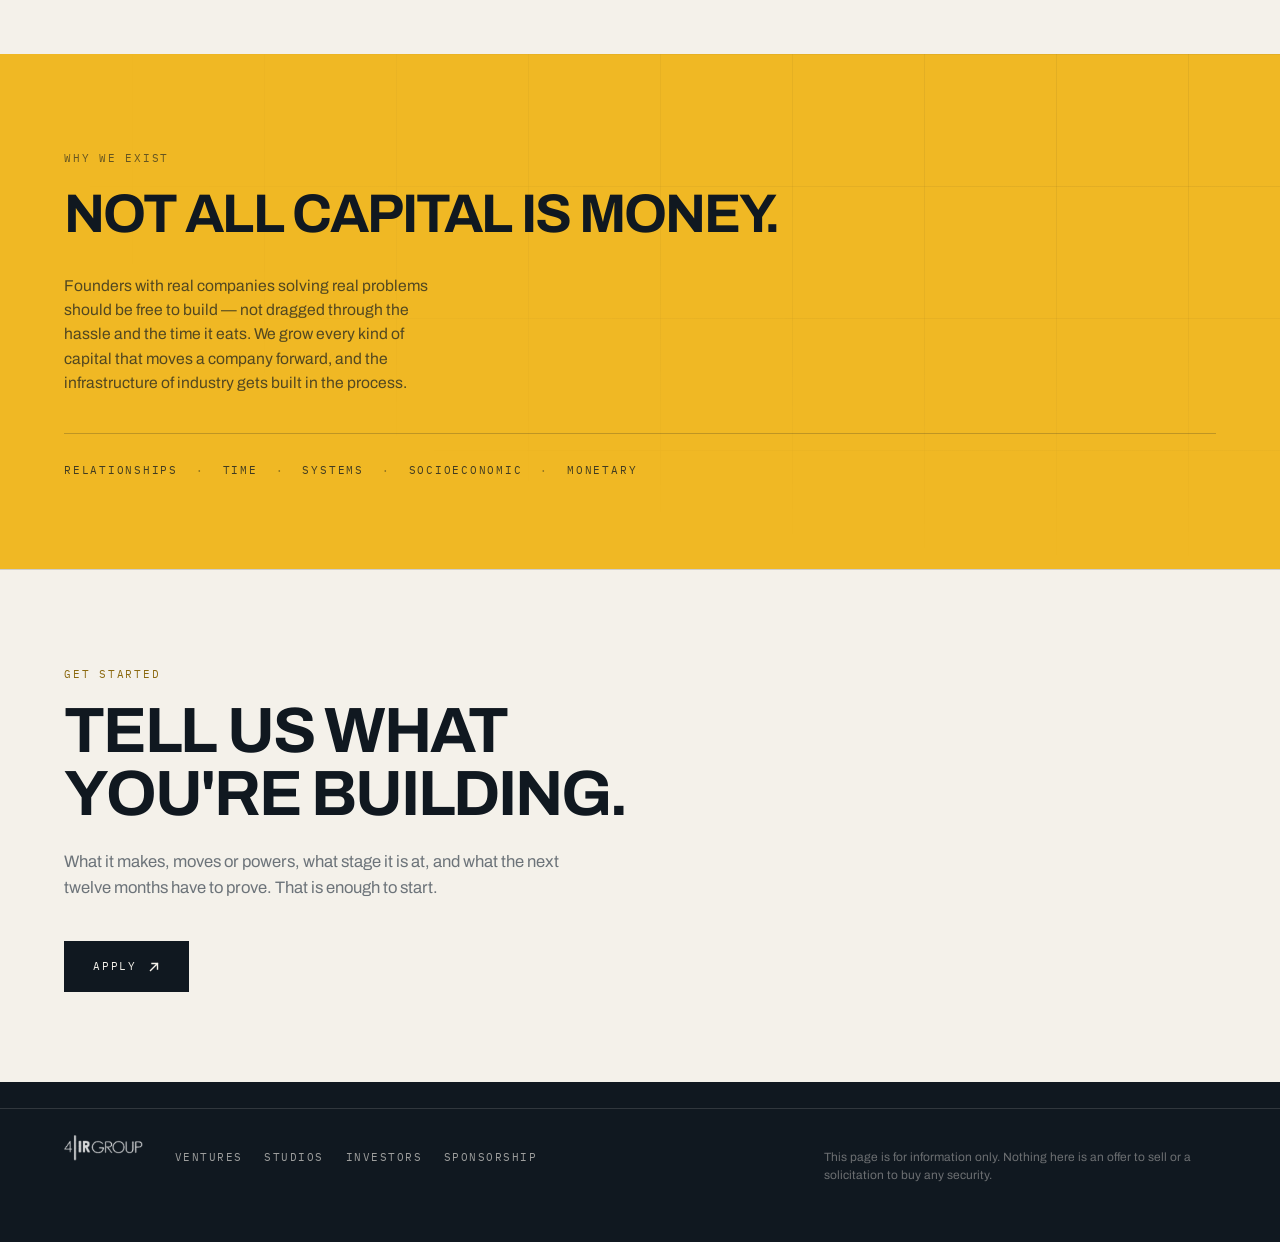
==== commit 3f35fd68: "'What we do' goes to Ventures, and stops going nowhere The button pointed at #offerings, a section d" ====
--- a/index.html
+++ b/index.html
@@ -265,46 +265,6 @@
     .offer:nth-child(even) .offer-text{order:0}
   }
 
-  /* ---------- apply dialog ---------- */
-  dialog.apply{
-    border:0;padding:0;max-width:620px;width:calc(100% - 32px);
-    background:var(--parchment);color:var(--midnight);
-  }
-  dialog.apply::backdrop{background:rgba(16,24,32,.72)}
-  .apply-inner{padding:clamp(26px,4vw,44px)}
-  .apply-head{display:flex;align-items:flex-start;justify-content:space-between;gap:20px}
-  .apply-head h2{
-    margin:12px 0 0;max-width:16ch;
-    font-size:clamp(1.5rem,3.2vw,2.2rem);
-    line-height:1.02;letter-spacing:-.032em;font-weight:700;text-transform:uppercase;
-  }
-  .apply-close{
-    appearance:none;background:none;border:1px solid rgba(16,24,32,.24);
-    width:38px;height:38px;flex:0 0 auto;cursor:pointer;color:var(--midnight);
-    font-size:17px;line-height:1;transition:background-color .2s,color .2s;
-  }
-  .apply-close:hover{background:var(--midnight);color:var(--parchment)}
-  .apply form{margin-top:26px;display:grid;gap:16px}
-  .apply .row{display:grid;grid-template-columns:1fr 1fr;gap:16px}
-  .apply label{display:block}
-  .apply .lab{
-    display:block;margin-bottom:7px;
-    font-family:var(--mono);font-size:10px;letter-spacing:.16em;text-transform:uppercase;color:var(--steel);
-  }
-  .apply input,.apply select,.apply textarea{
-    width:100%;font:inherit;font-size:.98rem;color:var(--midnight);
-    background:#fff;border:1px solid rgba(16,24,32,.22);
-    padding:12px 14px;border-radius:0;
-  }
-  .apply textarea{resize:vertical;min-height:88px}
-  .apply input:focus,.apply select:focus,.apply textarea:focus{outline:2px solid var(--cobalt);outline-offset:1px;border-color:var(--cobalt)}
-  .apply .hp{position:absolute;left:-9999px}
-  .apply .note{margin:0;font-size:.82rem;color:var(--steel);line-height:1.5}
-  .apply-done{padding:clamp(30px,5vw,54px);text-align:center}
-  .apply-done h3{margin:0;font-size:1.5rem;font-weight:600;text-transform:uppercase;letter-spacing:-.03em}
-  .apply-done p{margin:14px 0 0;color:var(--steel);line-height:1.6}
-  @media(max-width:540px){.apply .row{grid-template-columns:1fr}}
-
   /* ---------- the stack ---------- */
   /* The claim is that these are layers, so the block is built as layers.
      Each stratum is narrower than the one holding it up, and the foundation
@@ -397,8 +357,8 @@
       <h1>From founder to exit.</h1>
       <p class="lede">A private capital ecosphere for the companies and infrastructure transforming physical industry — the factories, power and supply chains everything else runs on.</p>
       <div class="actions">
-        <a class="btn btn-solid" href="mailto:joe@4irg.com?subject=4IR%20Group%20%E2%80%94%20my%20company">Companies apply <svg width="12" height="12" viewBox="0 0 12 12" fill="none" aria-hidden="true"><path d="M2.5 9.5L9.5 2.5M9.5 2.5H4M9.5 2.5V8" stroke="currentColor" stroke-width="1.4" stroke-linecap="square"/></svg></a>
-        <a class="btn btn-line" href="#offerings">What we do</a>
+        <a class="btn btn-solid" href="mailto:joe@4irg.com?subject=4IR%20Group%20%E2%80%94%20my%20company" data-form="company">Companies apply <svg width="12" height="12" viewBox="0 0 12 12" fill="none" aria-hidden="true"><path d="M2.5 9.5L9.5 2.5M9.5 2.5H4M9.5 2.5V8" stroke="currentColor" stroke-width="1.4" stroke-linecap="square"/></svg></a>
+        <a class="btn btn-line" href="/ventures/">What we do <svg width="12" height="12" viewBox="0 0 12 12" fill="none" aria-hidden="true"><path d="M2.5 9.5L9.5 2.5M9.5 2.5H4M9.5 2.5V8" stroke="currentColor" stroke-width="1.4" stroke-linecap="square"/></svg></a>
       </div>
       <div class="aud-bar">
         Investing in physical industry?
@@ -469,7 +429,7 @@
       <h2>Tell us what you're building.</h2>
       <p>What it makes, moves or powers, what stage it is at, and what the next twelve months have to prove. That is enough to start.</p>
       <div class="actions">
-        <a class="btn btn-solid" href="mailto:joe@4irg.com?subject=4IR%20Group%20%E2%80%94%20my%20company">Apply <svg width="12" height="12" viewBox="0 0 12 12" fill="none" aria-hidden="true"><path d="M2.5 9.5L9.5 2.5M9.5 2.5H4M9.5 2.5V8" stroke="currentColor" stroke-width="1.4" stroke-linecap="square"/></svg></a>
+        <a class="btn btn-solid" href="mailto:joe@4irg.com?subject=4IR%20Group%20%E2%80%94%20my%20company" data-form="company">Apply <svg width="12" height="12" viewBox="0 0 12 12" fill="none" aria-hidden="true"><path d="M2.5 9.5L9.5 2.5M9.5 2.5H4M9.5 2.5V8" stroke="currentColor" stroke-width="1.4" stroke-linecap="square"/></svg></a>
       </div>
     </div>
   </section>
@@ -520,98 +480,7 @@
   }
 </script>
 
-<!-- Netlify picks the form up from the built HTML, so it must be present in
-     the markup rather than injected. Submissions land in the project's Forms
-     tab; the email notification to joe@4irg.com is set there, once. -->
-<dialog class="apply" id="applyDialog" aria-labelledby="applyTitle">
-  <div class="apply-inner" id="applyBody">
-    <div class="apply-head">
-      <div>
-        <span class="eyebrow">Ventures</span>
-        <h2 id="applyTitle">Tell us what you're building.</h2>
-      </div>
-      <button class="apply-close" type="button" data-close aria-label="Close">&#215;</button>
-    </div>
-
-    <form name="apply" method="POST" data-netlify="true" netlify-honeypot="bot-field" id="applyForm">
-      <input type="hidden" name="form-name" value="apply">
-      <p class="hp"><label>Leave this empty <input name="bot-field"></label></p>
-
-      <div class="row">
-        <label><span class="lab">Your name</span><input name="name" required autocomplete="name"></label>
-        <label><span class="lab">Email</span><input type="email" name="email" required autocomplete="email"></label>
-      </div>
-      <div class="row">
-        <label><span class="lab">Company</span><input name="company" required></label>
-        <label><span class="lab">Website</span><input name="website" placeholder="optional"></label>
-      </div>
-      <label><span class="lab">What does it make, move or power?</span>
-        <textarea name="what" required placeholder="One or two sentences, in plain words."></textarea></label>
-      <div class="row">
-        <label><span class="lab">Stage</span>
-          <select name="stage" required>
-            <option value="">Select…</option>
-            <option>Pre-revenue, prototype built</option>
-            <option>Signed pilot with a real counterparty</option>
-            <option>Revenue, scaling</option>
-            <option>Growth / later</option>
-          </select></label>
-        <label><span class="lab">Raising</span><input name="raising" placeholder="Amount and round"></label>
-      </div>
-      <label><span class="lab">What do the next twelve months have to prove?</span>
-        <textarea name="twelve" required></textarea></label>
-
-      <div class="actions" style="margin-top:6px">
-        <button class="btn btn-solid" type="submit">Send to 4IR &#8599;</button>
-      </div>
-      <p class="note">Goes straight to Joe. We read everything and reply either way.</p>
-    </form>
-  </div>
-</dialog>
-
-<script>
-  (function () {
-    var dlg = document.getElementById('applyDialog');
-    if (!dlg) return;
-
-    // Any CTA that asks a founder to get in touch opens the form instead of
-    // firing off a mailto, which loses the person who has no mail client set.
-    document.querySelectorAll('a[href^="mailto:joe@4irg.com?subject=4IR%20Group%20%E2%80%94%20my%20company"]')
-      .forEach(function (a) {
-        a.setAttribute('role', 'button');
-        a.addEventListener('click', function (e) { e.preventDefault(); dlg.showModal(); });
-      });
-
-    dlg.addEventListener('click', function (e) {
-      // Clicking the backdrop closes; clicking the panel does not.
-      if (e.target === dlg) dlg.close();
-      if (e.target.closest('[data-close]')) dlg.close();
-    });
-
-    var form = document.getElementById('applyForm');
-    form.addEventListener('submit', function (e) {
-      e.preventDefault();
-      var btn = form.querySelector('button[type=submit]');
-      btn.disabled = true; btn.textContent = 'Sending…';
-      fetch('/', {
-        method: 'POST',
-        headers: { 'Content-Type': 'application/x-www-form-urlencoded' },
-        body: new URLSearchParams(new FormData(form)).toString()
-      }).then(function (r) {
-        if (!r.ok) throw new Error(r.status);
-        document.getElementById('applyBody').innerHTML =
-          '<div class="apply-done"><h3>Thank you.</h3>' +
-          '<p>That is with Joe. You will hear back either way.</p>' +
-          '<div class="actions" style="justify-content:center"><button class="btn btn-line" type="button" data-close>Close</button></div></div>';
-      }).catch(function () {
-        btn.disabled = false; btn.textContent = 'Send to 4IR \u2197';
-        var n = form.querySelector('.note');
-        n.textContent = 'That did not send. Email joe@4irg.com directly and we will pick it up.';
-        n.style.color = '#A55D3B';
-      });
-    });
-  })();
-</script>
+
 
 <script>
   // One trigger on the group: they stack as a set and the delays do the
@@ -627,5 +496,6 @@
     }, { threshold: 0.2 }).observe(st);
   })();
 </script>
+<script src="/assets/form.js" defer></script>
 </body>
 </html>
--- a/assets/site.css
+++ b/assets/site.css
@@ -252,3 +252,44 @@
     .band.gold .kinds li{font-size:9.5px;letter-spacing:.1em}
     .band.gold .kinds li+li::before{margin:0 10px}
   }
+
+  /* ---------- enquiry dialog ---------- */
+  dialog.enquiry{
+    border:0;padding:0;max-width:620px;width:calc(100% - 32px);
+    background:var(--parchment);color:var(--midnight);
+  }
+  dialog.enquiry::backdrop{background:rgba(16,24,32,.74)}
+  .enquiry-inner{padding:clamp(26px,4vw,44px)}
+  .enquiry-head{display:flex;align-items:flex-start;justify-content:space-between;gap:20px}
+  .enquiry-head h2{
+    margin:12px 0 0;max-width:18ch;
+    font-size:clamp(1.5rem,3.2vw,2.2rem);
+    line-height:1.02;letter-spacing:-.032em;font-weight:700;text-transform:uppercase;
+  }
+  .enquiry-close{
+    appearance:none;background:none;border:1px solid rgba(16,24,32,.24);
+    width:38px;height:38px;flex:0 0 auto;cursor:pointer;color:var(--midnight);
+    font-size:17px;line-height:1;transition:background-color .2s,color .2s;
+  }
+  .enquiry-close:hover{background:var(--midnight);color:var(--parchment)}
+  .enquiry form{margin-top:26px;display:grid;gap:16px}
+  .enquiry .row{display:grid;grid-template-columns:1fr 1fr;gap:16px}
+  .enquiry label{display:block}
+  .enquiry .lab{
+    display:block;margin-bottom:7px;
+    font-family:var(--mono);font-size:10px;letter-spacing:.16em;text-transform:uppercase;color:var(--steel);
+  }
+  .enquiry input,.enquiry select,.enquiry textarea{
+    width:100%;font:inherit;font-size:.98rem;color:var(--midnight);
+    background:#fff;border:1px solid rgba(16,24,32,.22);padding:12px 14px;border-radius:0;
+  }
+  .enquiry textarea{resize:vertical;min-height:88px}
+  .enquiry input:focus,.enquiry select:focus,.enquiry textarea:focus{
+    outline:2px solid var(--cobalt);outline-offset:1px;border-color:var(--cobalt);
+  }
+  .enquiry .hp{position:absolute;left:-9999px}
+  .enquiry .note{margin:0;font-size:.82rem;color:var(--steel);line-height:1.5}
+  .enquiry-done{padding:clamp(30px,5vw,54px);text-align:center}
+  .enquiry-done h3{margin:0;font-size:1.5rem;font-weight:600;text-transform:uppercase;letter-spacing:-.03em}
+  .enquiry-done p{margin:14px 0 0;color:var(--steel);line-height:1.6}
+  @media(max-width:540px){.enquiry .row{grid-template-columns:1fr}}
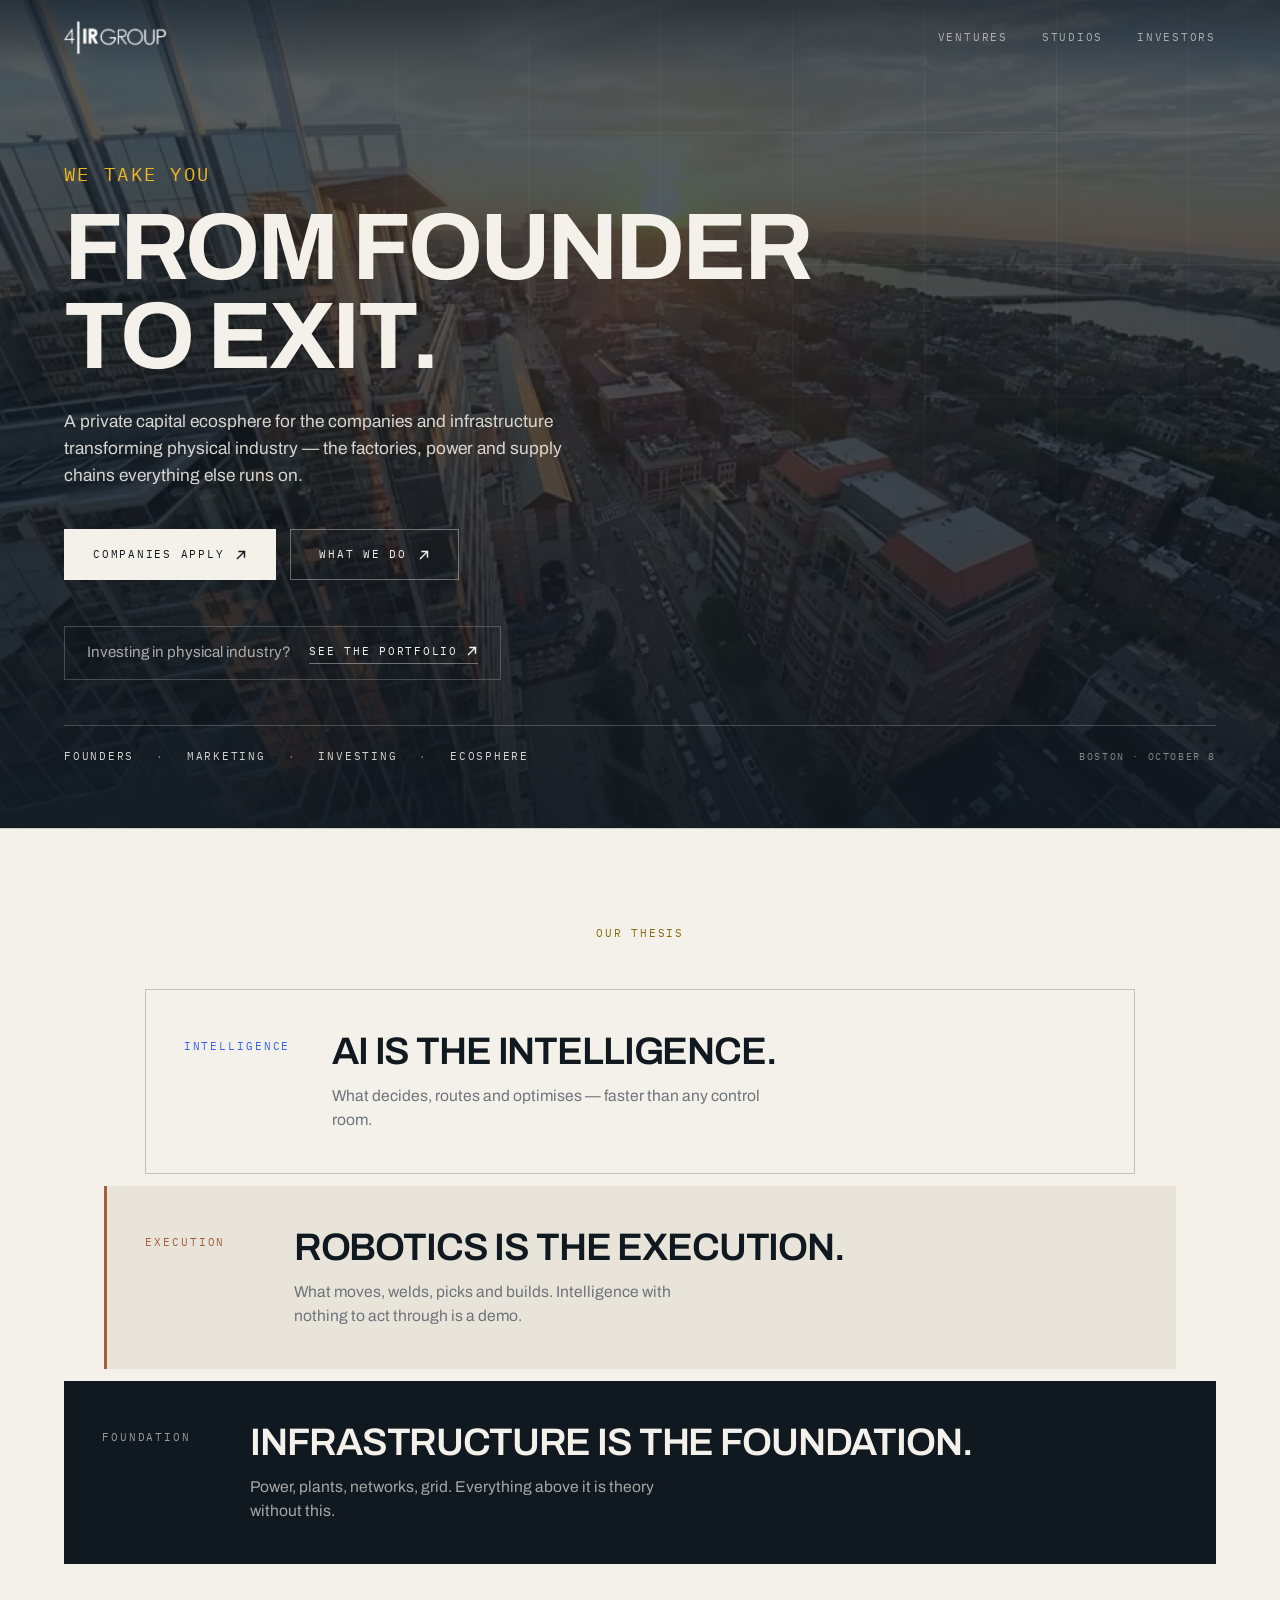
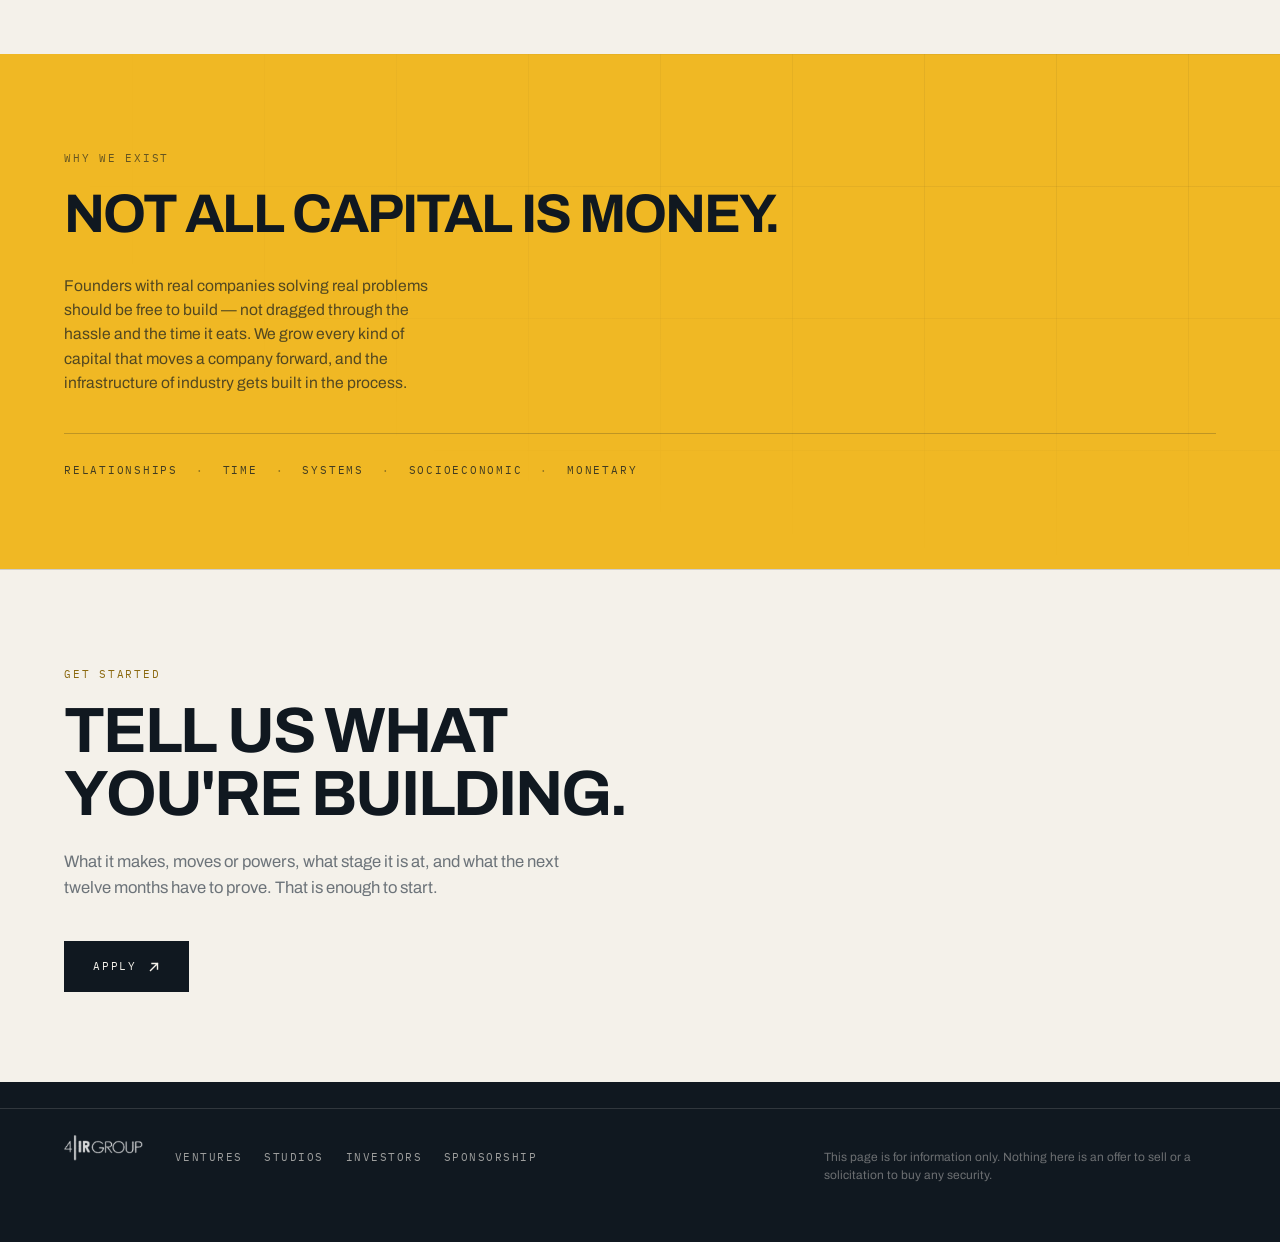
==== commit 1aa8a3d3: "'See the portfolio', not 'see top companies' Top companies is the language of a ranking site. Portfo" ====
--- a/index.html
+++ b/index.html
@@ -357,12 +357,12 @@
       <h1>From founder to exit.</h1>
       <p class="lede">A private capital ecosphere for the companies and infrastructure transforming physical industry — the factories, power and supply chains everything else runs on.</p>
       <div class="actions">
-        <a class="btn btn-solid" href="mailto:joe@4irg.com?subject=4IR%20Group%20%E2%80%94%20my%20company" data-form="company">Companies apply <svg width="12" height="12" viewBox="0 0 12 12" fill="none" aria-hidden="true"><path d="M2.5 9.5L9.5 2.5M9.5 2.5H4M9.5 2.5V8" stroke="currentColor" stroke-width="1.4" stroke-linecap="square"/></svg></a>
+        <button class="btn btn-solid" type="button" data-form="company">Companies apply <svg width="12" height="12" viewBox="0 0 12 12" fill="none" aria-hidden="true"><path d="M2.5 9.5L9.5 2.5M9.5 2.5H4M9.5 2.5V8" stroke="currentColor" stroke-width="1.4" stroke-linecap="square"/></svg></button>
         <a class="btn btn-line" href="/ventures/">What we do <svg width="12" height="12" viewBox="0 0 12 12" fill="none" aria-hidden="true"><path d="M2.5 9.5L9.5 2.5M9.5 2.5H4M9.5 2.5V8" stroke="currentColor" stroke-width="1.4" stroke-linecap="square"/></svg></a>
       </div>
       <div class="aud-bar">
         Investing in physical industry?
-        <a href="/investors/">See top companies <svg width="12" height="12" viewBox="0 0 12 12" fill="none" aria-hidden="true"><path d="M2.5 9.5L9.5 2.5M9.5 2.5H4M9.5 2.5V8" stroke="currentColor" stroke-width="1.4" stroke-linecap="square"/></svg></a>
+        <a href="/ventures/#portfolio">See the portfolio <svg width="12" height="12" viewBox="0 0 12 12" fill="none" aria-hidden="true"><path d="M2.5 9.5L9.5 2.5M9.5 2.5H4M9.5 2.5V8" stroke="currentColor" stroke-width="1.4" stroke-linecap="square"/></svg></a>
       </div>
       <div class="hero-foot">
         <div class="pillars">
@@ -429,7 +429,7 @@
       <h2>Tell us what you're building.</h2>
       <p>What it makes, moves or powers, what stage it is at, and what the next twelve months have to prove. That is enough to start.</p>
       <div class="actions">
-        <a class="btn btn-solid" href="mailto:joe@4irg.com?subject=4IR%20Group%20%E2%80%94%20my%20company" data-form="company">Apply <svg width="12" height="12" viewBox="0 0 12 12" fill="none" aria-hidden="true"><path d="M2.5 9.5L9.5 2.5M9.5 2.5H4M9.5 2.5V8" stroke="currentColor" stroke-width="1.4" stroke-linecap="square"/></svg></a>
+        <button class="btn btn-solid" type="button" data-form="company">Apply <svg width="12" height="12" viewBox="0 0 12 12" fill="none" aria-hidden="true"><path d="M2.5 9.5L9.5 2.5M9.5 2.5H4M9.5 2.5V8" stroke="currentColor" stroke-width="1.4" stroke-linecap="square"/></svg></button>
       </div>
     </div>
   </section>
--- a/assets/site.css
+++ b/assets/site.css
@@ -129,6 +129,8 @@
 
   /* ---------- buttons ---------- */
   .btn{
+    /* Used on both <a> and <button>; the resets keep them identical. */
+    appearance:none;-webkit-appearance:none;font:inherit;cursor:pointer;
     display:inline-flex;align-items:center;gap:11px;
     font-family:var(--mono);font-size:11px;letter-spacing:.16em;text-transform:uppercase;
     text-decoration:none;padding:16px 28px;border:1px solid transparent;
